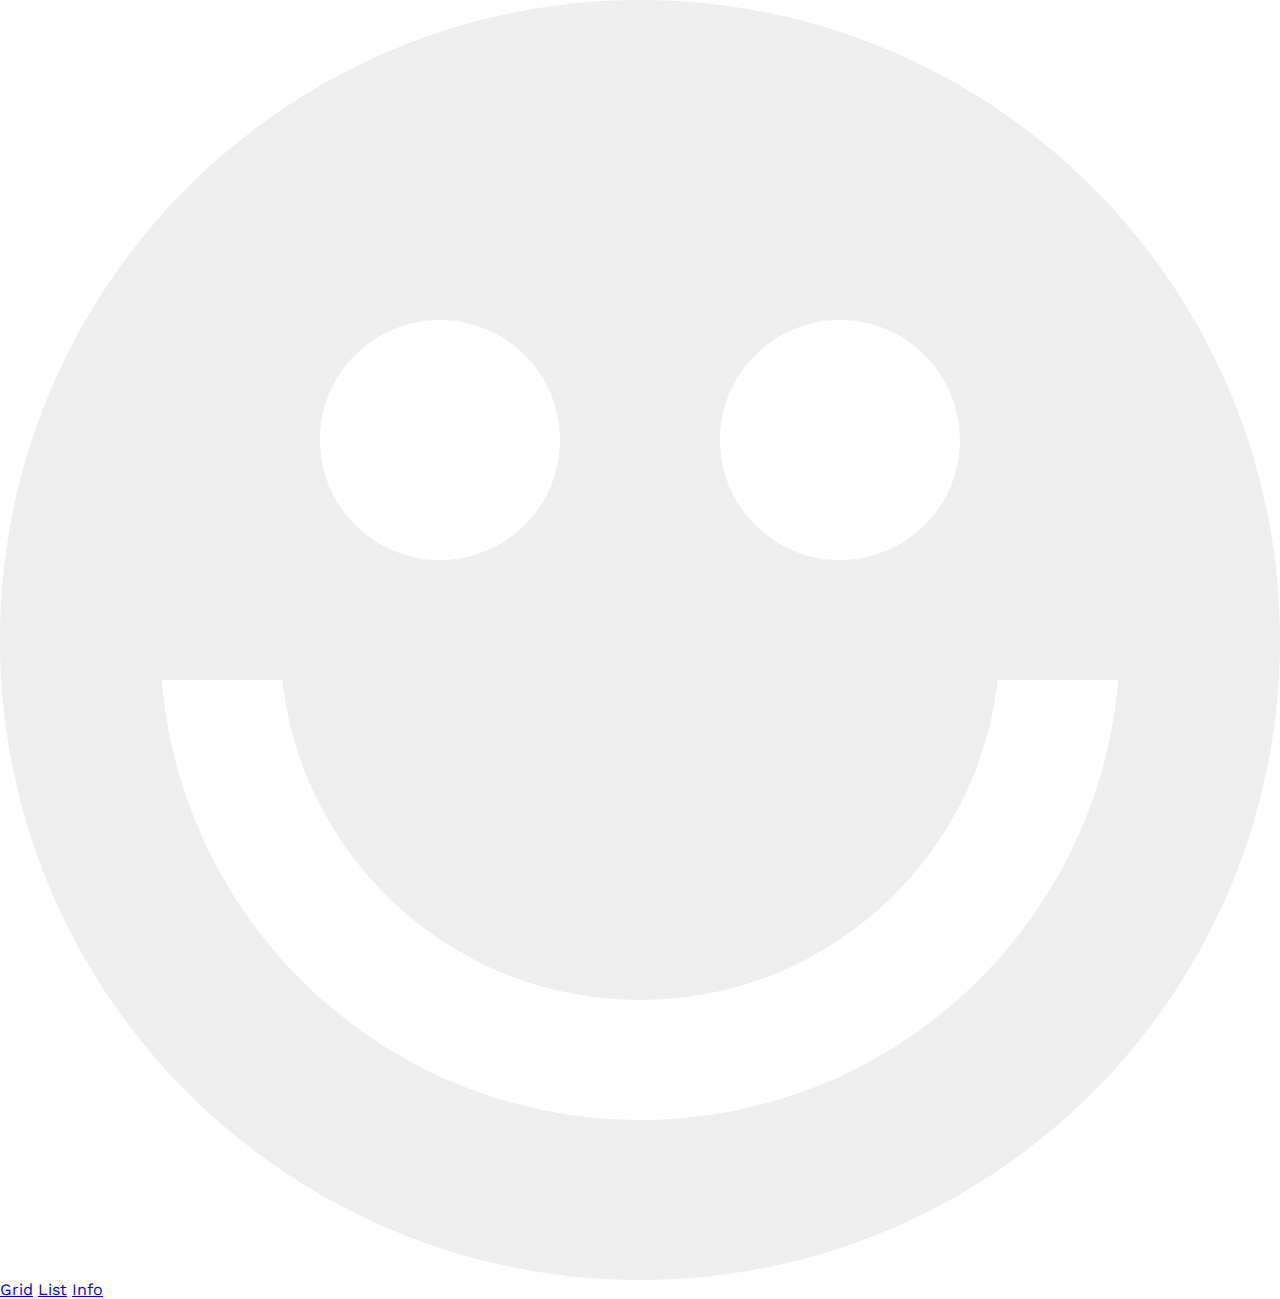
==== index.html @ 4e38fce6 "first commit" ====
<!DOCTYPE html>
<html lang="en">
  <head>
    <meta charset="UTF-8">
    <script src="https://ajax.googleapis.com/ajax/libs/jquery/3.3.1/jquery.min.js"></script>
    <title>Photography</title>
    <!-- This enables use of media queries for cross-device layouts. -->
    <meta name="viewport" content="width=device-width, initial-scale=1.0">
    <!-- makes browsers render all elements more consistently and in line with modern standards.  -->
    <link rel="stylesheet" href="base.css">
    <link rel="stylesheet" href="style.css">
  </head>

  <body>
    <header>
      <h1>
        <img src="assets/logo.svg">
      </h1>

      <nav>
        <a href="#">Grid</a>
        <a href="#">List</a>
        <a href="#">Info</a>
      </nav>

    </header>
  </body>
</html>
---- base.css ----
html, body, div, span, applet, object, iframe,
h1, h2, h3, h4, h5, h6, p, blockquote, pre,
a, abbr, acronym, address, big, cite, code,
del, dfn, em, img, ins, kbd, q, s, samp,
small, strike, strong, sub, sup, tt, var,
b, u, i, center,
dl, dt, dd, ol, ul, li,
fieldset, form, label, legend,
table, caption, tbody, tfoot, thead, tr, th, td,
article, aside, canvas, details, embed,
figure, figcaption, footer, header, hgroup,
menu, nav, output, ruby, section, summary,
time, mark, audio, video {
  margin: 0;
  padding: 0;
  border: 0;
  font-size: 100%;
  font: inherit;
  vertical-align: baseline;
}

article, aside, details, figcaption, figure,
footer, header, hgroup, menu, nav, section {
  display: block;
}
body {
  line-height: 1;
}
ol, ul {
  list-style: none;
}
blockquote, q {
  quotes: none;
}
blockquote:before, blockquote:after,
q:before, q:after {
  content: '';
  content: none;
}
table {
  border-collapse: collapse;
  border-spacing: 0;
}

img, iframe {
  vertical-align: bottom;
  max-width: 100%;
}

input, textarea, select {
  font: inherit;
}

* {
  -webkit-box-sizing: border-box;
  -moz-box-sizing: border-box;
  box-sizing: border-box;
  -webkit-font-smoothing: antialiased;
  text-rendering: optimizeLegibility;
}
---- style.css ----
@import url('https://fonts.googleapis.com/css?family=Biryani');
@import url('https://fonts.googleapis.com/css?family=Work+Sans');

body {
  font-family: 'Work Sans', sans-serif;
  font-size: 16px;
  line-height: 1.2;
}
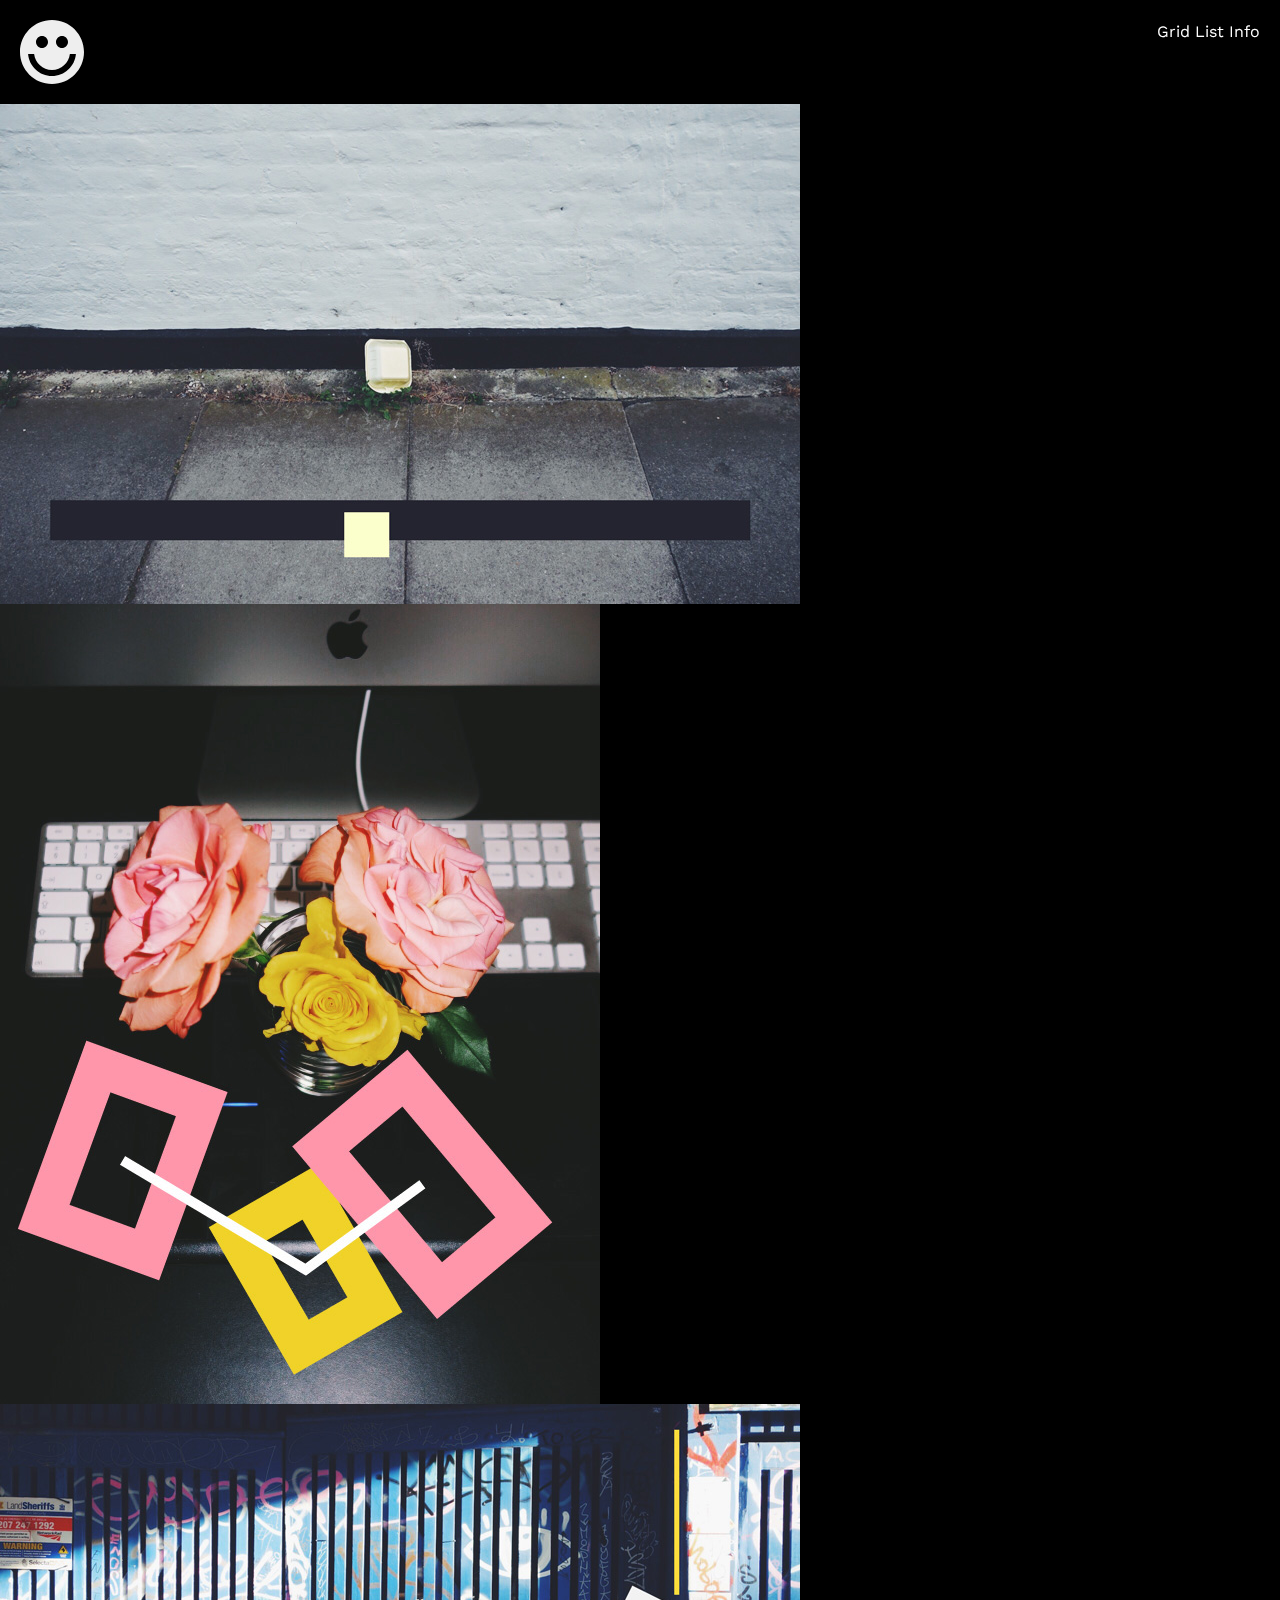
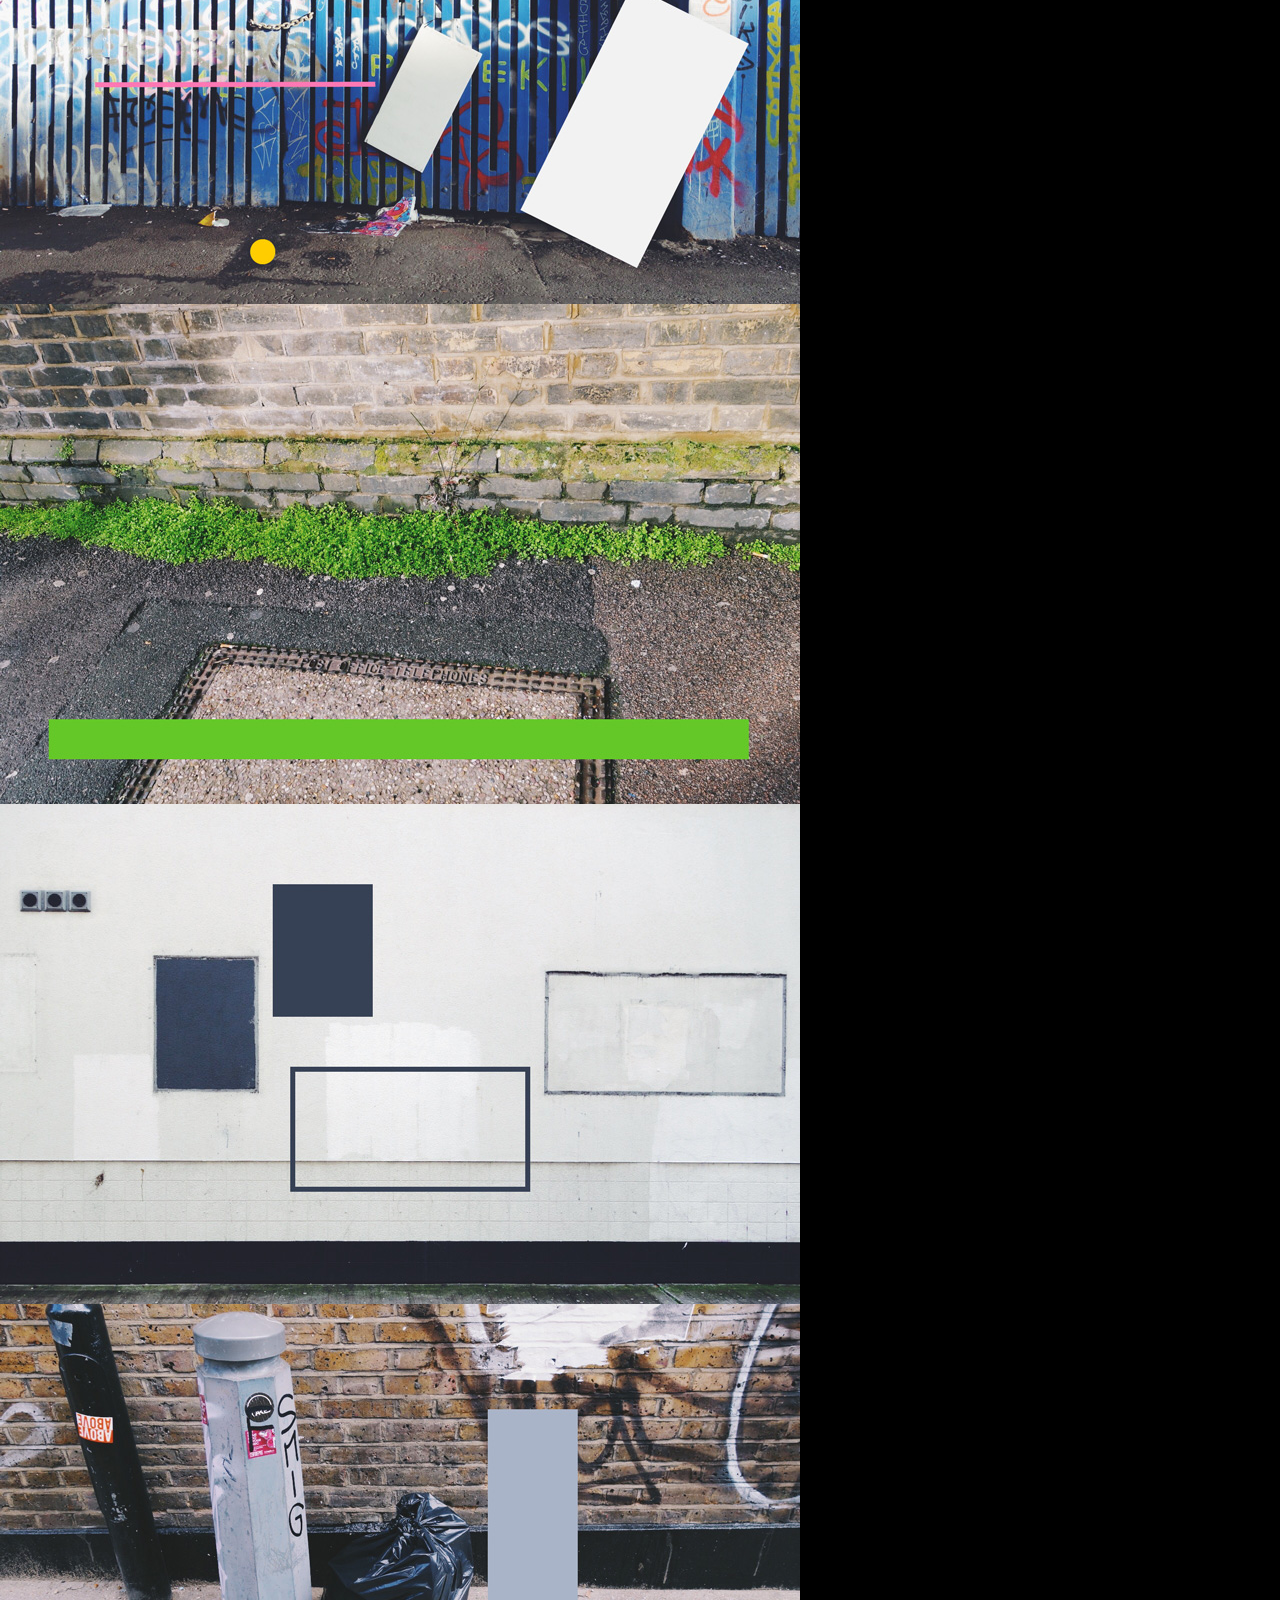
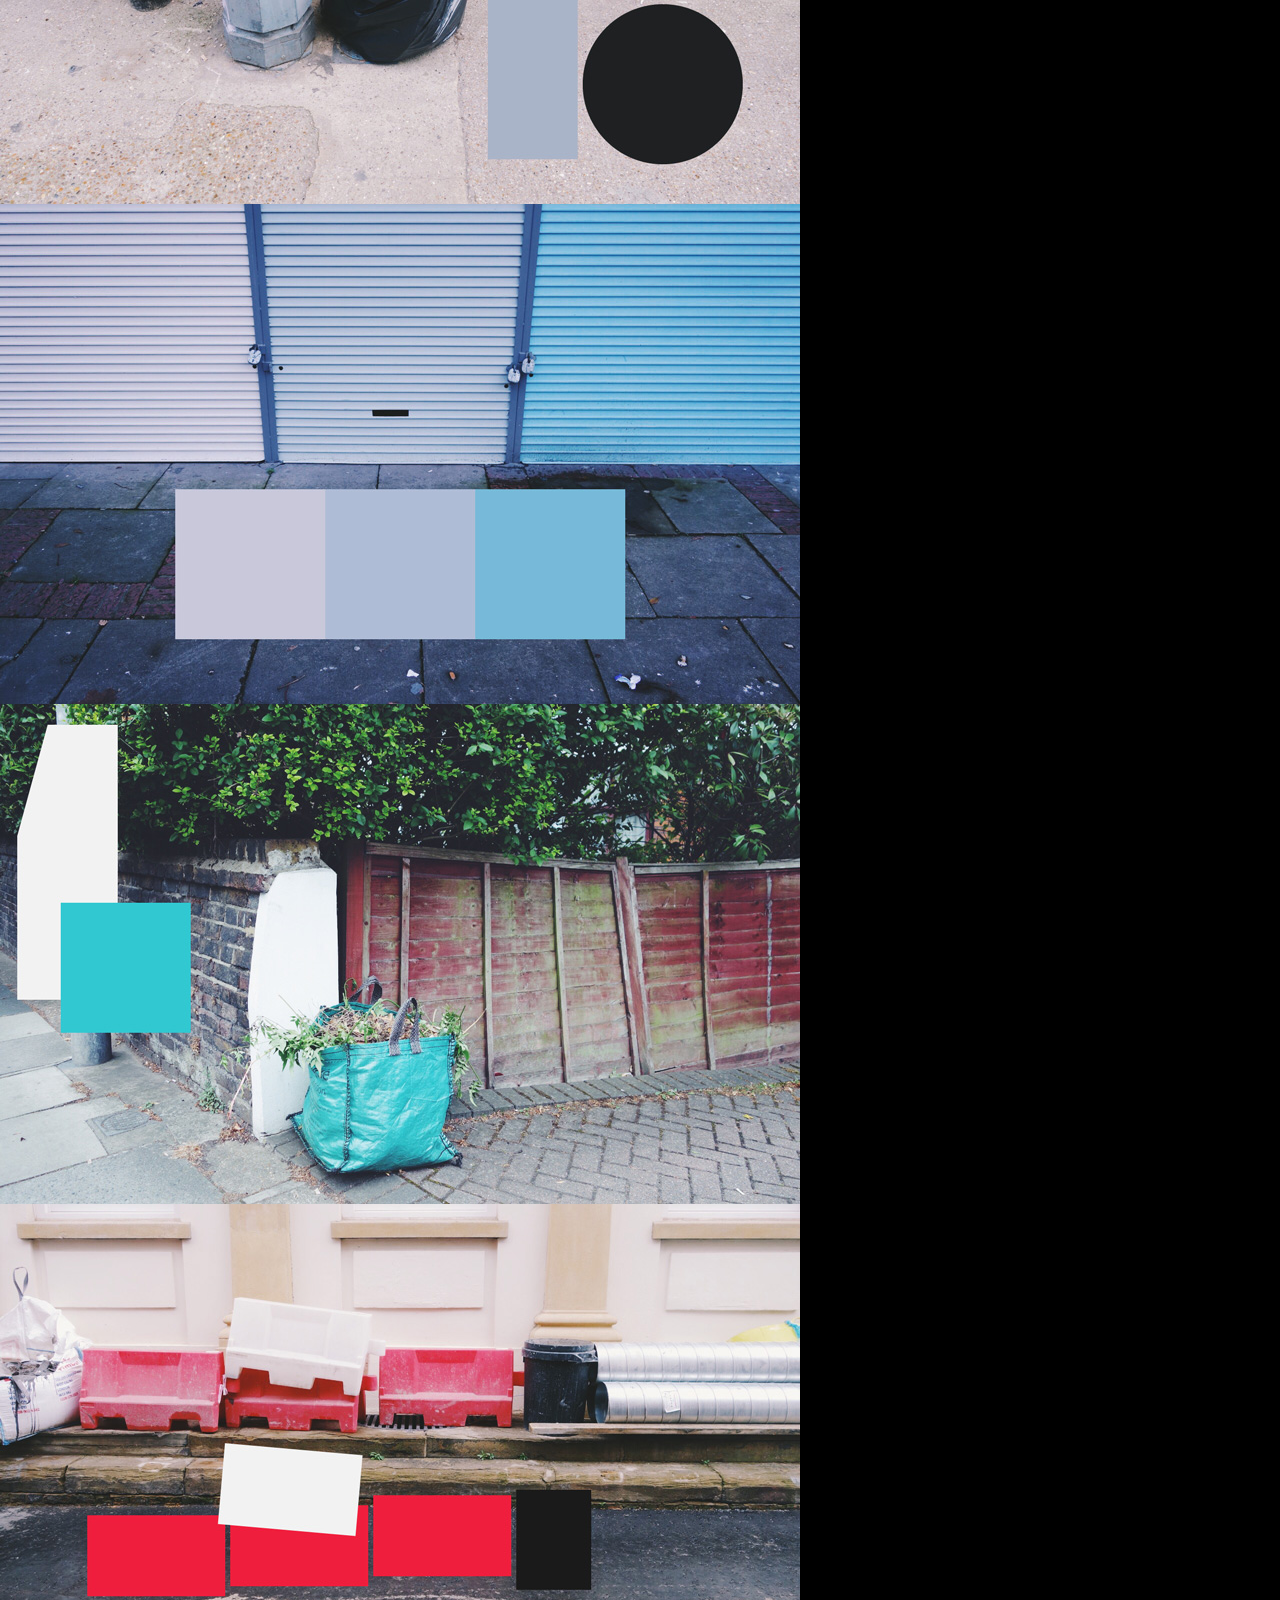
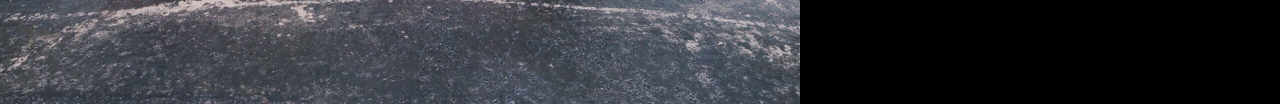
==== commit c918a029: "Added images,fixed header and styled in CSS" ====
--- a/index.html
+++ b/index.html
@@ -24,5 +24,44 @@
       </nav>
 
     </header>
+
+    <section class="photos">
+      <div class="photo">
+        <img src="assets/image_1.jpg">
+      </div>
+
+      <div class="photo">
+        <img src="assets/image_2.jpg">
+      </div>
+
+      <div class="photo">
+        <img src="assets/image_3.jpg">
+      </div>
+
+      <div class="photo">
+        <img src="assets/image_4.jpg">
+      </div>
+
+      <div class="photo">
+        <img src="assets/image_5.jpg">
+      </div>
+
+      <div class="photo">
+        <img src="assets/image_6.jpg">
+      </div>
+
+      <div class="photo">
+        <img src="assets/image_7.jpg">
+      </div>
+                  
+      <div class="photo">
+        <img src="assets/image_8.jpg">
+      </div>
+                    
+      <div class="photo">
+        <img src="assets/image_9.jpg">
+      </div>
+    </section>
+
   </body>
 </html>--- a/style.css
+++ b/style.css
@@ -2,7 +2,34 @@
 @import url('https://fonts.googleapis.com/css?family=Work+Sans');
 
 body {
+  color: #fff;
+  background-color: #000;
   font-family: 'Work Sans', sans-serif;
   font-size: 16px;
-  line-height: 1.2;
+  line-height: 1.5;
+  padding-top: 104px;
+}
+
+a {
+  color: #fff;
+  text-decoration: none;
+}
+
+header {
+  overflow: hidden;
+  position: fixed;
+  top: 0;
+  left: 0;
+  width: 100%;
+  padding: 20px;
+}
+
+header h1 {
+  float: left;
+  width: 64px;
+
+}
+
+header nav {
+  float: right;
 }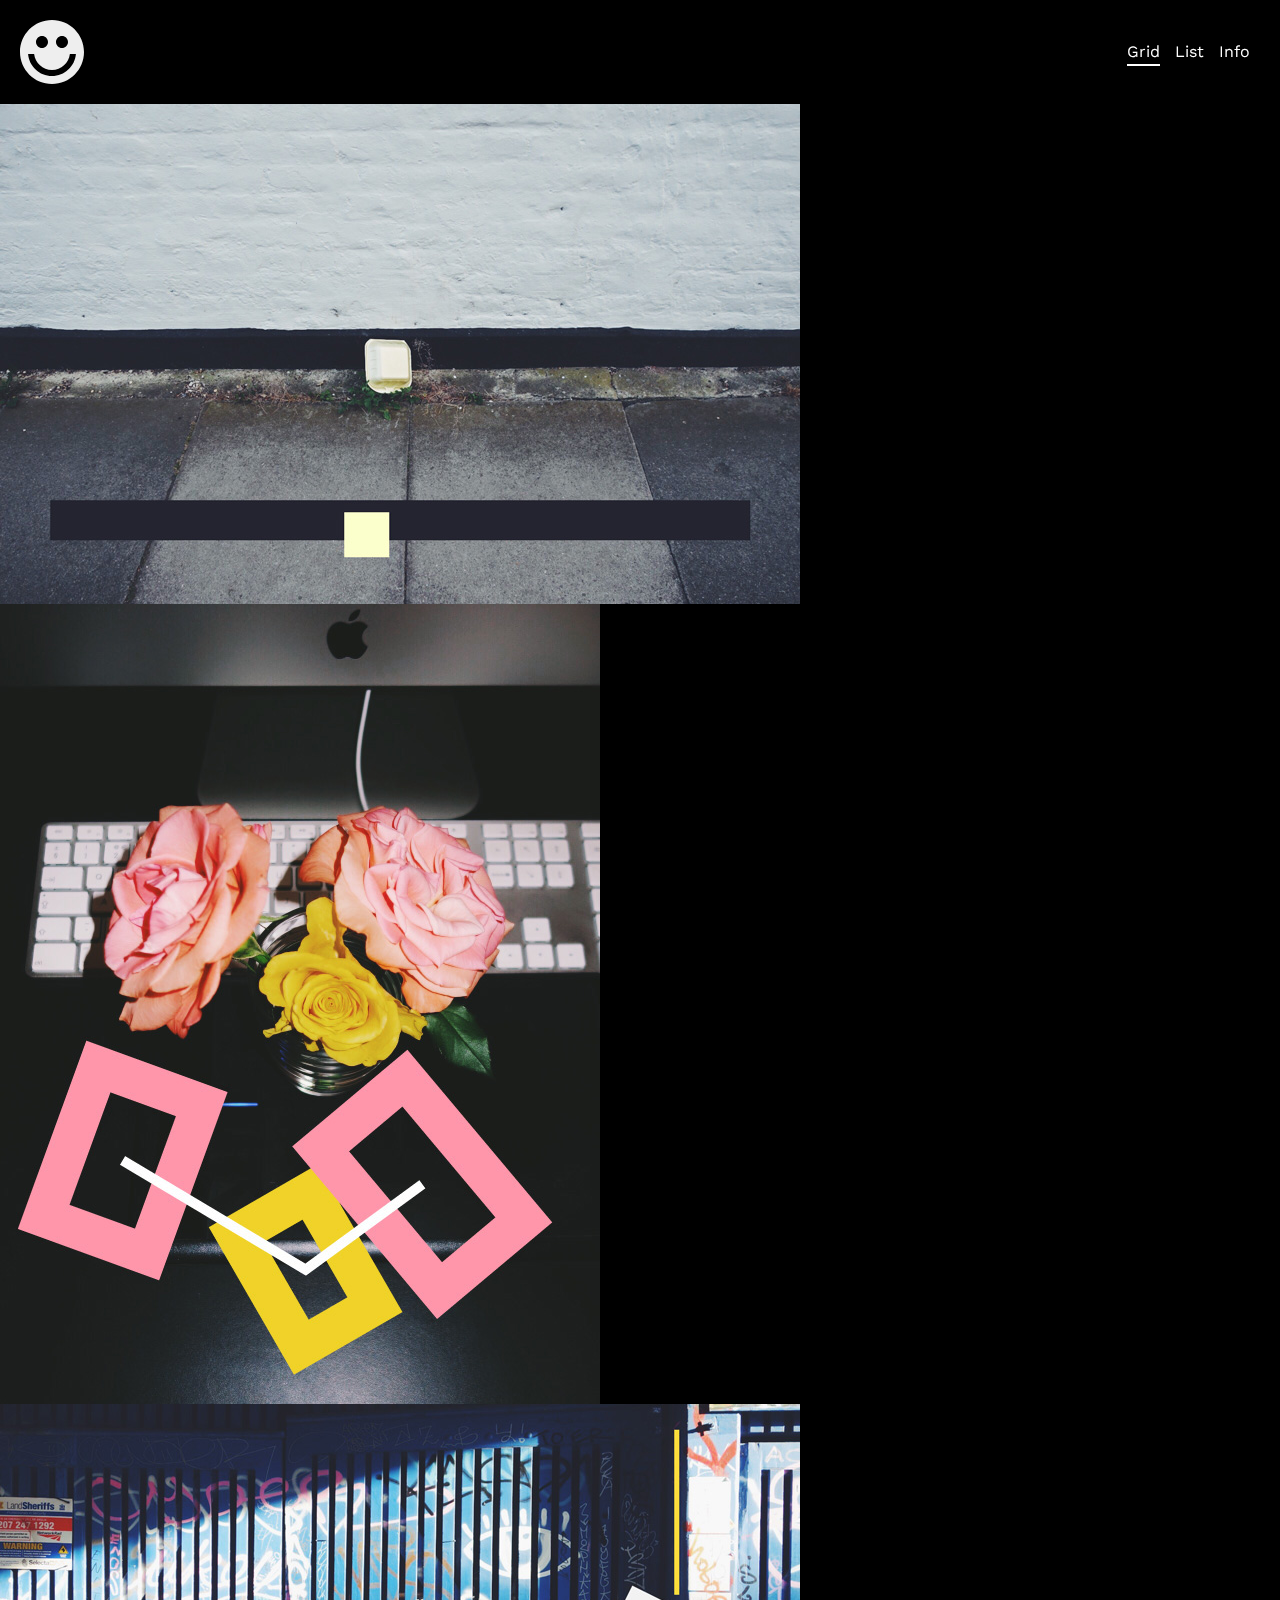
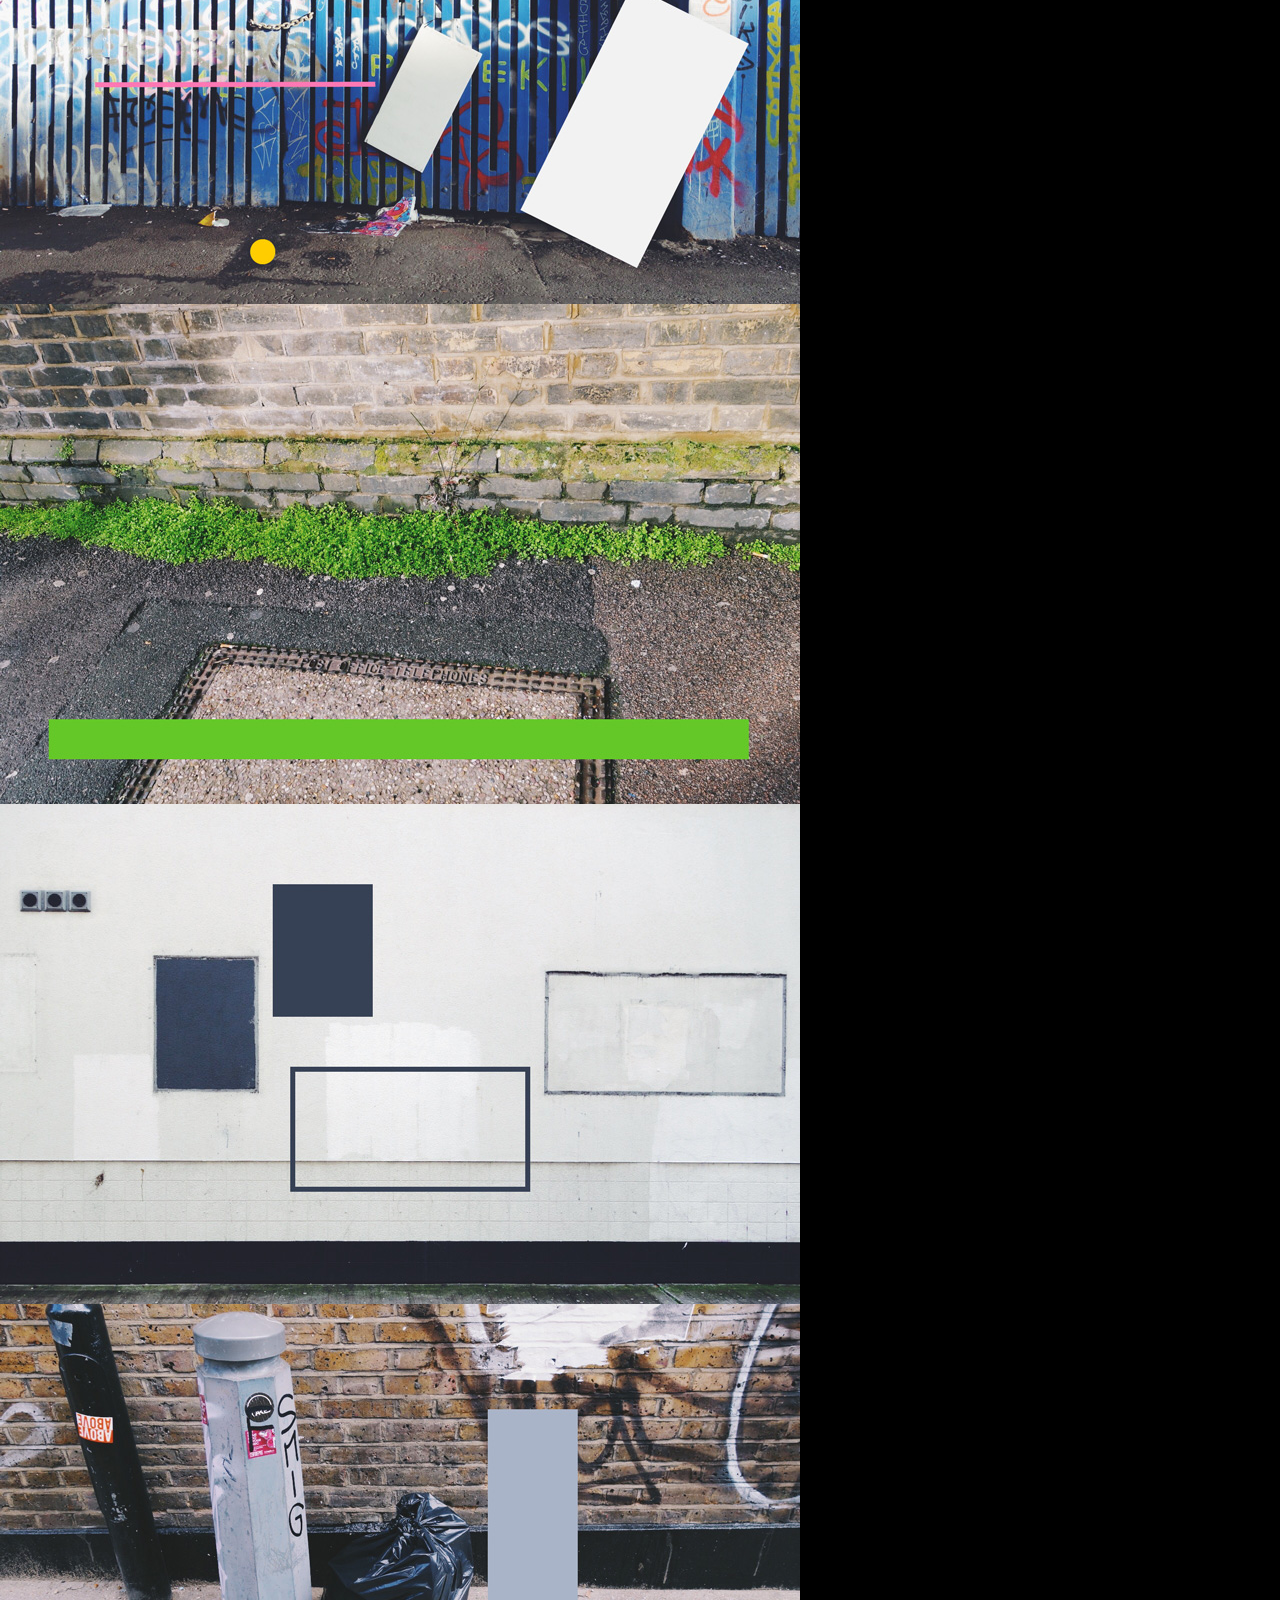
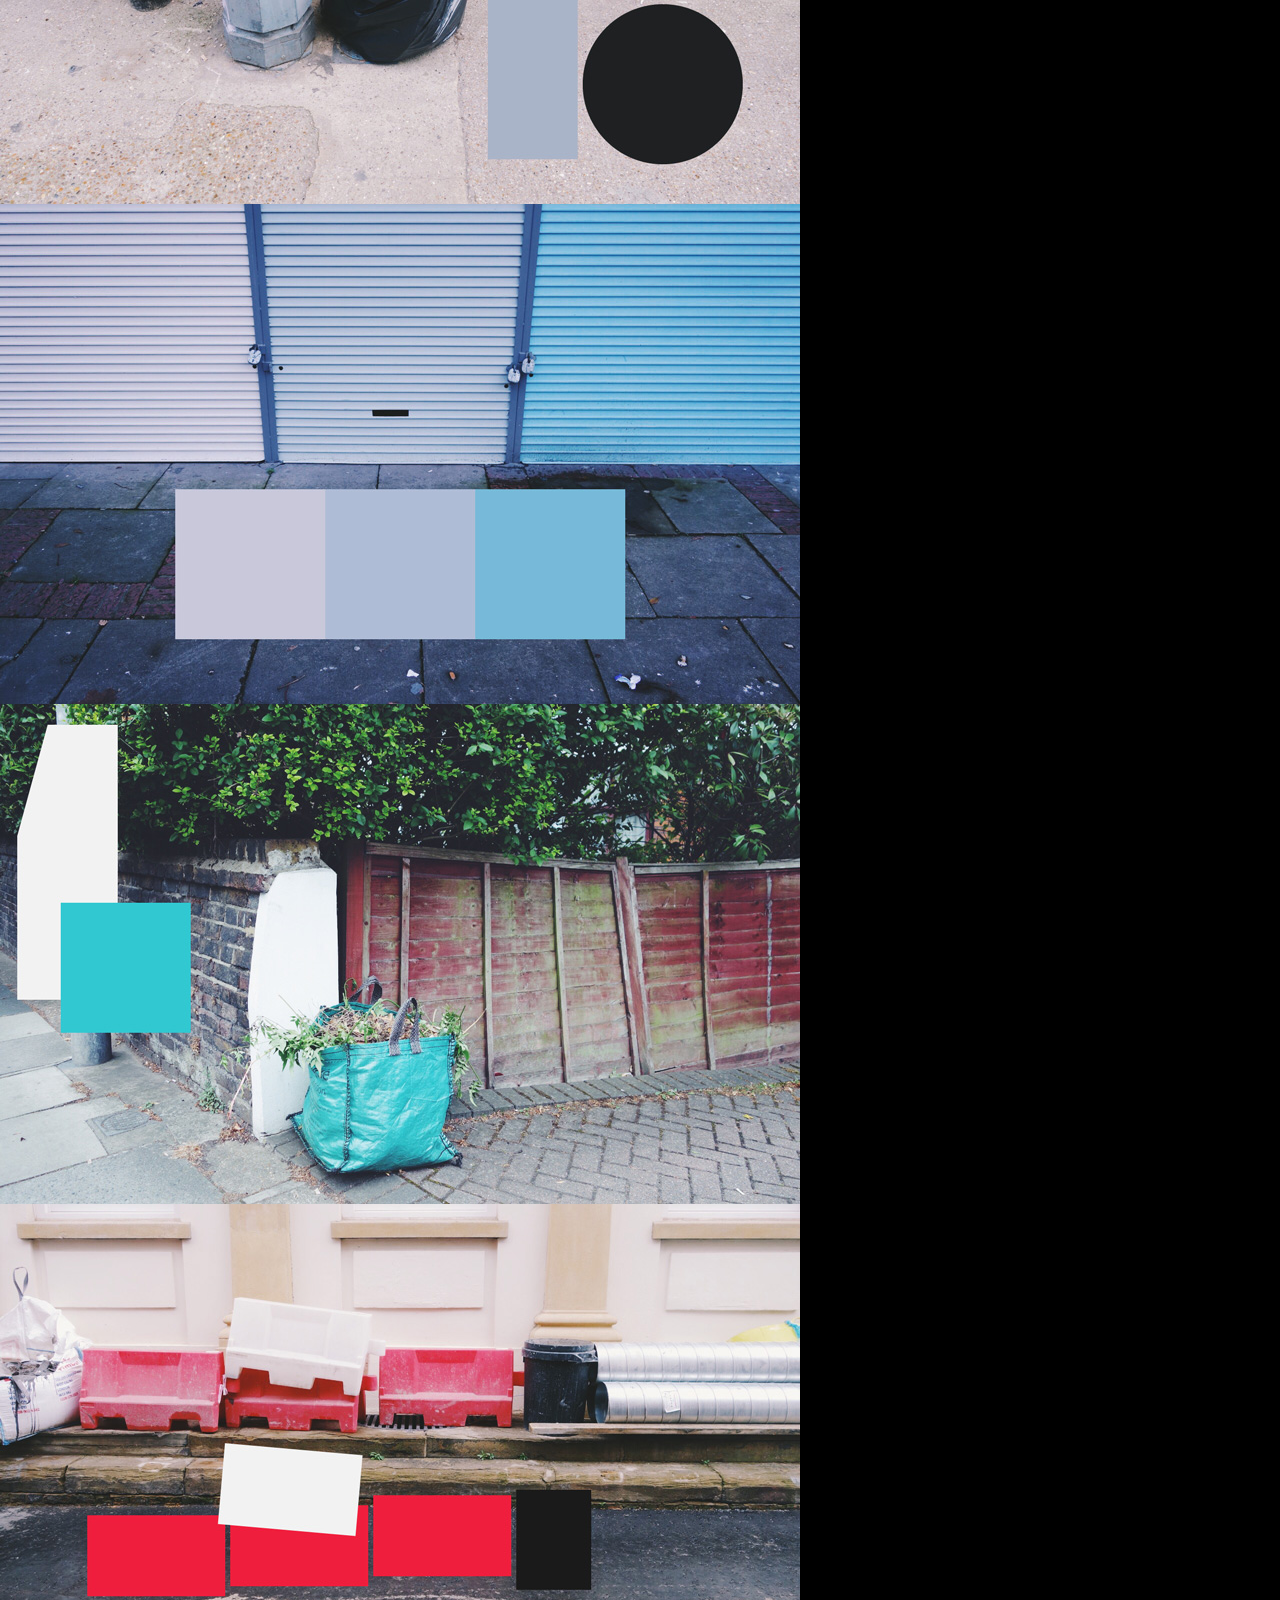
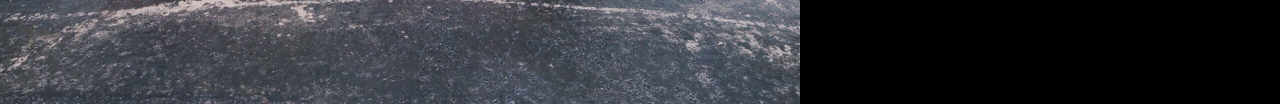
==== commit a926835c: "Added active link" ====
--- a/index.html
+++ b/index.html
@@ -18,7 +18,7 @@
       </h1>
 
       <nav>
-        <a href="#">Grid</a>
+        <a href="#" class="selected">Grid</a>
         <a href="#">List</a>
         <a href="#">Info</a>
       </nav>
--- a/style.css
+++ b/style.css
@@ -32,4 +32,15 @@
 
 header nav {
   float: right;
+  margin-top: 20px;
+}
+
+header nav a {
+  margin-right: 10px;
+  border-top: 10px;
+}
+
+.selected {
+  border-bottom: solid 2px #fff;
+  padding-bottom: 3px;
 }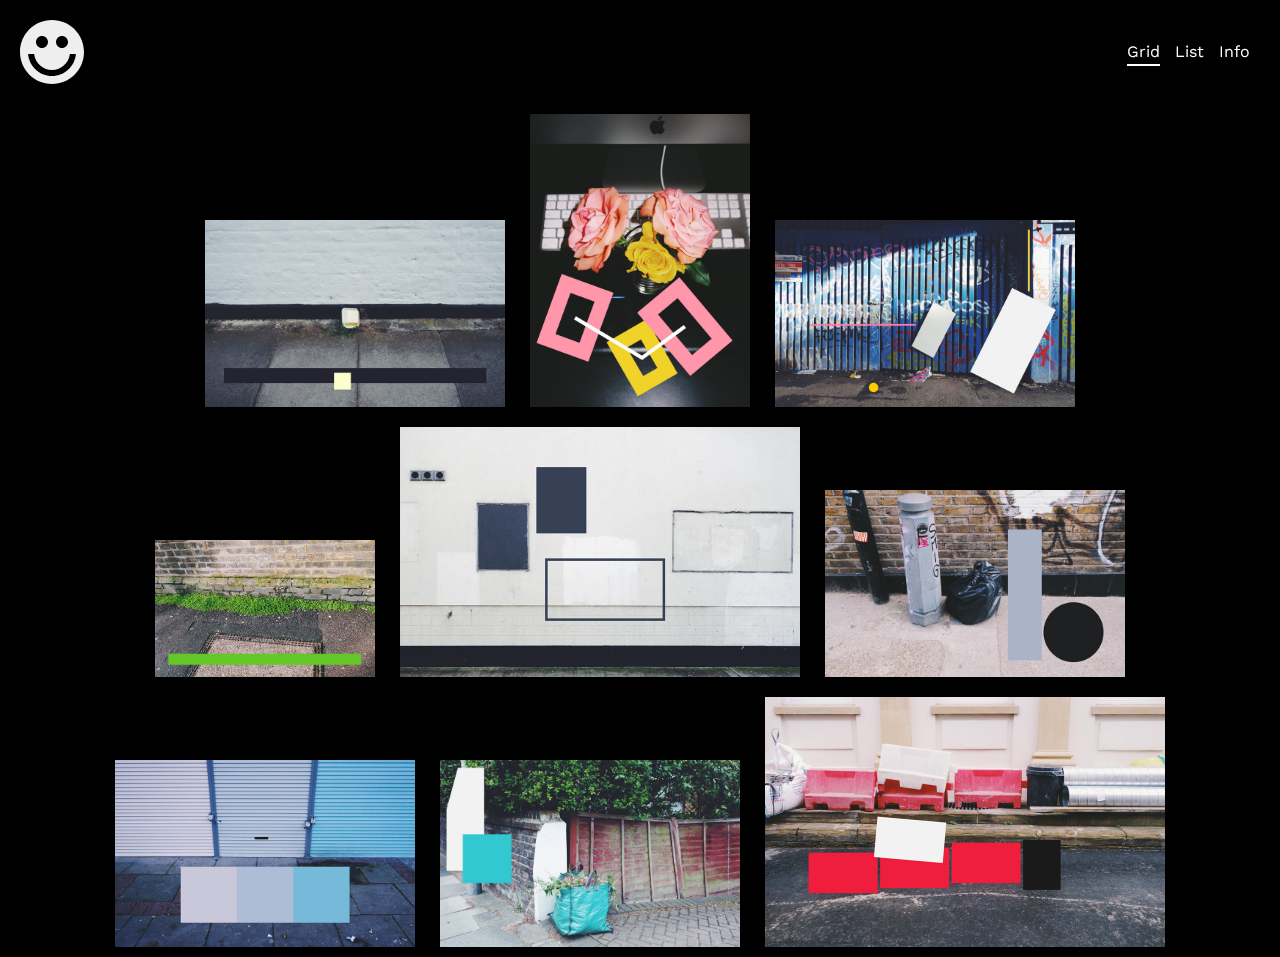
==== commit 66740284: "Centered images" ====
--- a/index.html
+++ b/index.html
@@ -30,7 +30,7 @@
         <img src="assets/image_1.jpg">
       </div>
 
-      <div class="photo">
+      <div class="photo small">
         <img src="assets/image_2.jpg">
       </div>
 
@@ -38,11 +38,11 @@
         <img src="assets/image_3.jpg">
       </div>
 
-      <div class="photo">
+      <div class="photo small">
         <img src="assets/image_4.jpg">
       </div>
 
-      <div class="photo">
+      <div class="photo large">
         <img src="assets/image_5.jpg">
       </div>
 
@@ -58,7 +58,7 @@
         <img src="assets/image_8.jpg">
       </div>
                     
-      <div class="photo">
+      <div class="photo large">
         <img src="assets/image_9.jpg">
       </div>
     </section>
--- a/style.css
+++ b/style.css
@@ -43,4 +43,25 @@
 .selected {
   border-bottom: solid 2px #fff;
   padding-bottom: 3px;
+}
+
+.photos {
+  text-align: center;
+  max-width: 1080px;
+  margin-left: auto;
+  margin-right: auto;
+}
+
+.photo {
+  display: inline-block;
+  width: 300px;
+  margin: 10px;
+}
+
+.small {
+  width: 220px;
+}
+
+.large {
+  width: 400px;
 }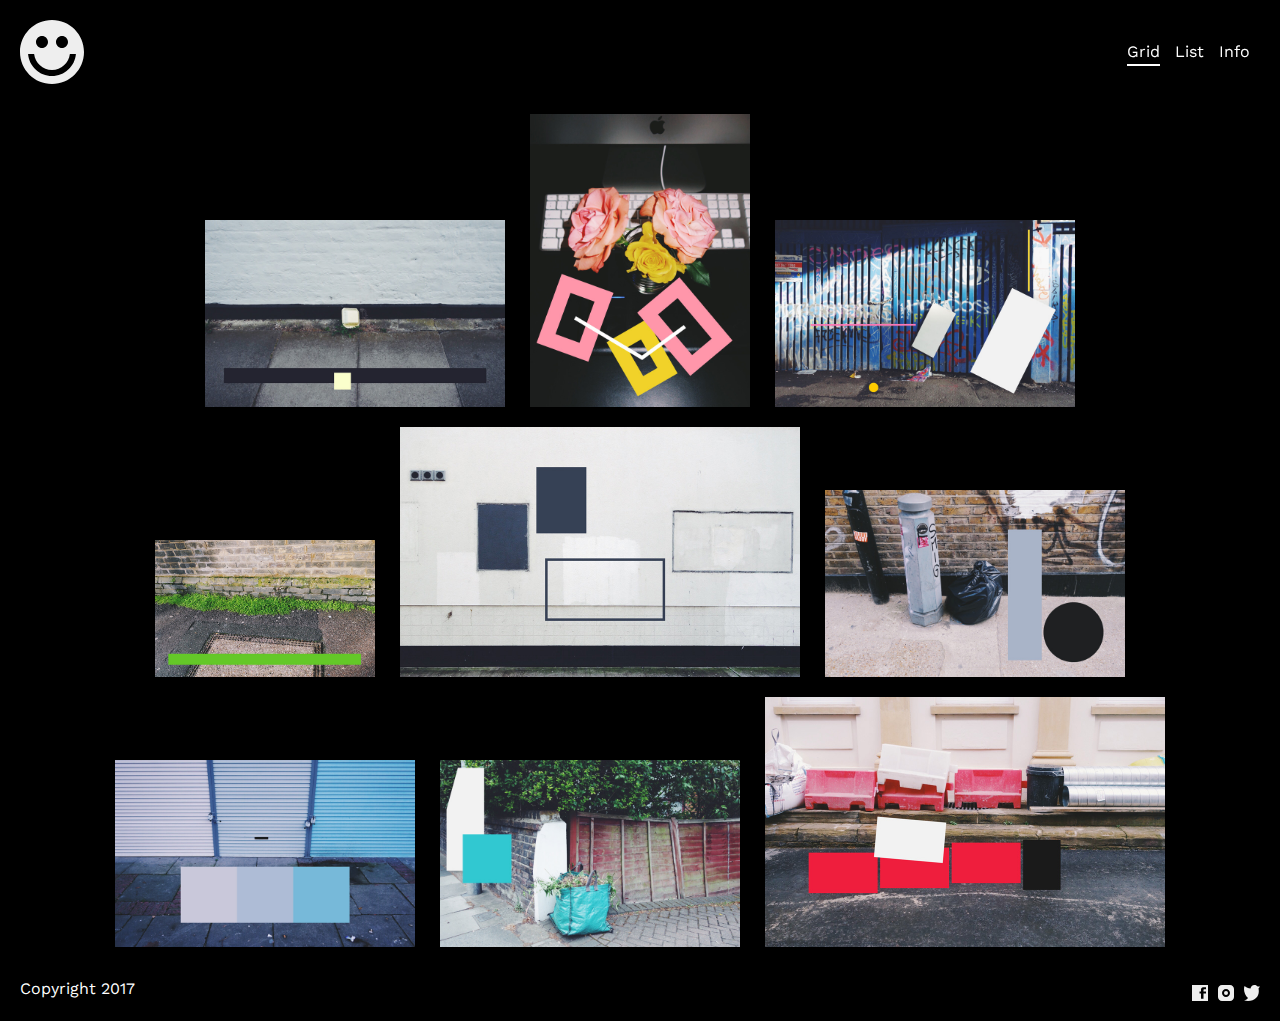
==== commit ad84c5ce: "Added Footer" ====
--- a/index.html
+++ b/index.html
@@ -63,5 +63,20 @@
       </div>
     </section>
 
+    <footer>
+      <p>Copyright 2017</p>
+      <nav>
+        <a href="#">
+          <img src="assets/icon-facebook.svg">
+        </a>
+        <a href="#">
+          <img src="assets/icon-instagram.svg">
+        </a>
+        <a href="#">
+          <img src="assets/icon-twitter.svg">
+        </a>
+      </nav>
+    </footer>
+
   </body>
 </html>--- a/style.css
+++ b/style.css
@@ -64,4 +64,23 @@
 
 .large {
   width: 400px;
+}
+
+footer {
+  overflow: hidden;
+  padding: 20px;
+}
+
+footer p {
+  float: left;
+}
+
+footer nav {
+  float: right;
+}
+
+footer a {
+  width: 16px;
+  margin-left: 5px;
+  display: inline-block;
 }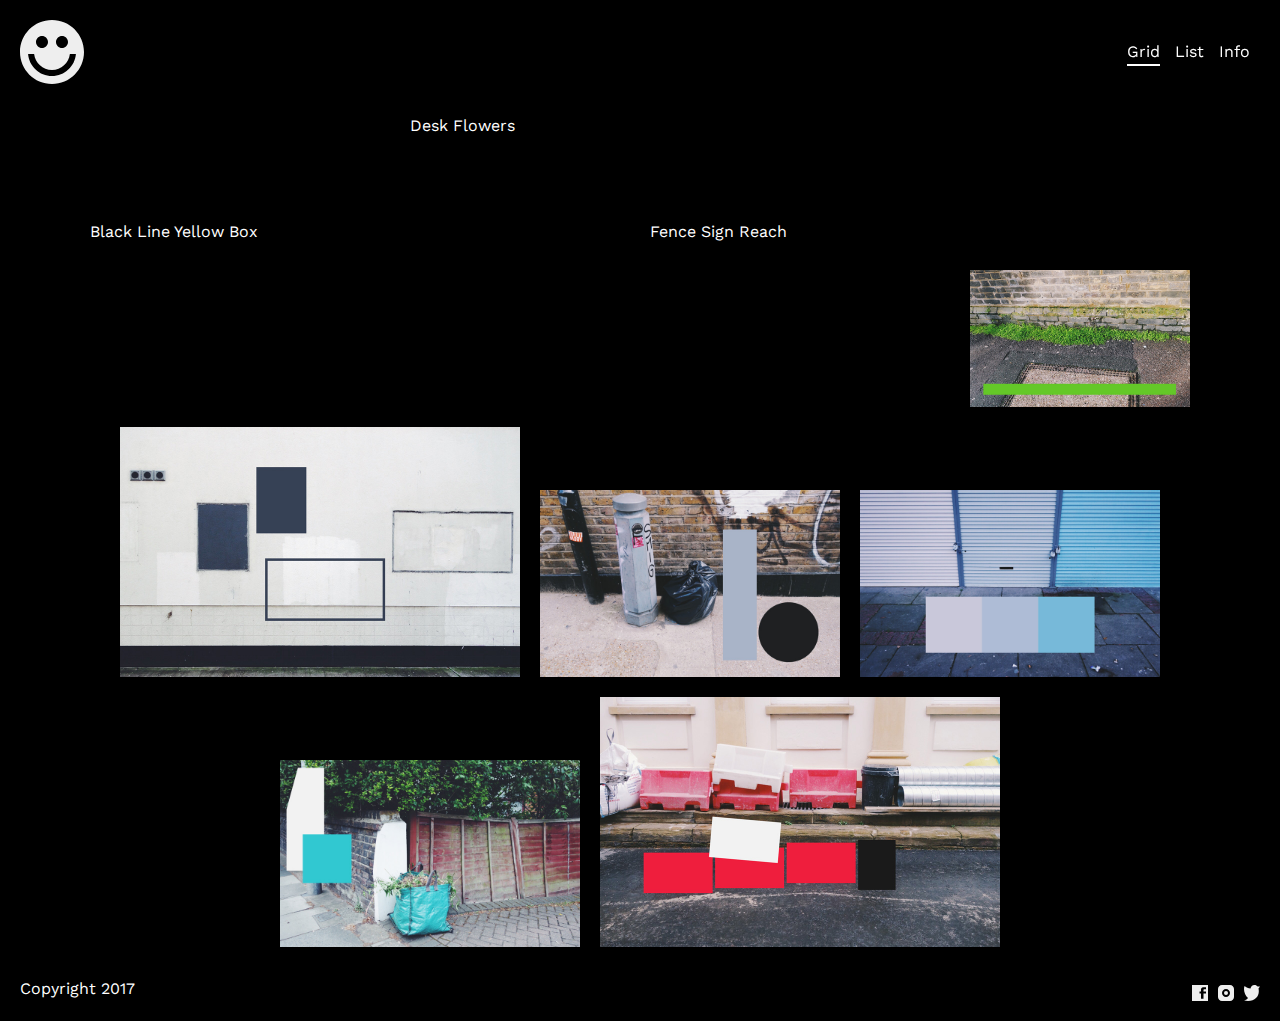
==== commit 8e2b69dc: "Absolute positioning of the title of the photos" ====
--- a/index.html
+++ b/index.html
@@ -26,15 +26,25 @@
     </header>
 
     <section class="photos">
+
       <div class="photo">
+        <div class="overlay">
+          <h2>Black Line Yellow Box</h2>
+        </div>
         <img src="assets/image_1.jpg">
       </div>
 
       <div class="photo small">
+        <div class="overlay">
+          <h2>Desk Flowers</h2>
+        </div>
         <img src="assets/image_2.jpg">
       </div>
 
       <div class="photo">
+        <div class="overlay">
+          <h2>Fence Sign Reach</h2>
+        </div>
         <img src="assets/image_3.jpg">
       </div>
 
--- a/style.css
+++ b/style.css
@@ -16,24 +16,27 @@
 }
 
 header {
-  overflow: hidden;
+  /* overflow: hidden; */
   position: fixed;
   top: 0;
   left: 0;
   width: 100%;
   padding: 20px;
+  display: flex;
+  justify-content: space-between;
+  align-items: center;
 }
 
 header h1 {
-  float: left;
+  /* float: left; */
   width: 64px;
 
 }
-
+/* 
 header nav {
-  float: right;
-  margin-top: 20px;
-}
+  /* float: right; */
+  /* margin-top: 20px; */
+/* } */ 
 
 header nav a {
   margin-right: 10px;
@@ -46,16 +49,31 @@
 }
 
 .photos {
-  text-align: center;
-  max-width: 1080px;
+  /* text-align: center; */
+  max-width: 960x;
   margin-left: auto;
   margin-right: auto;
+  display: flex;
+  justify-content: center;
+  flex-wrap: wrap;
+  align-items: flex-end;
 }
 
 .photo {
-  display: inline-block;
+  /* display: inline-block; */
   width: 300px;
   margin: 10px;
+  /* position relative on the parent photo element. Overlay will be positioned in relation */
+  position: relative;
+}
+
+.overlay {
+  position: absolute;
+  top: 0;
+  left: 0;
+  width: 100%;
+  height: 100%;
+  background-color: #000
 }
 
 .small {
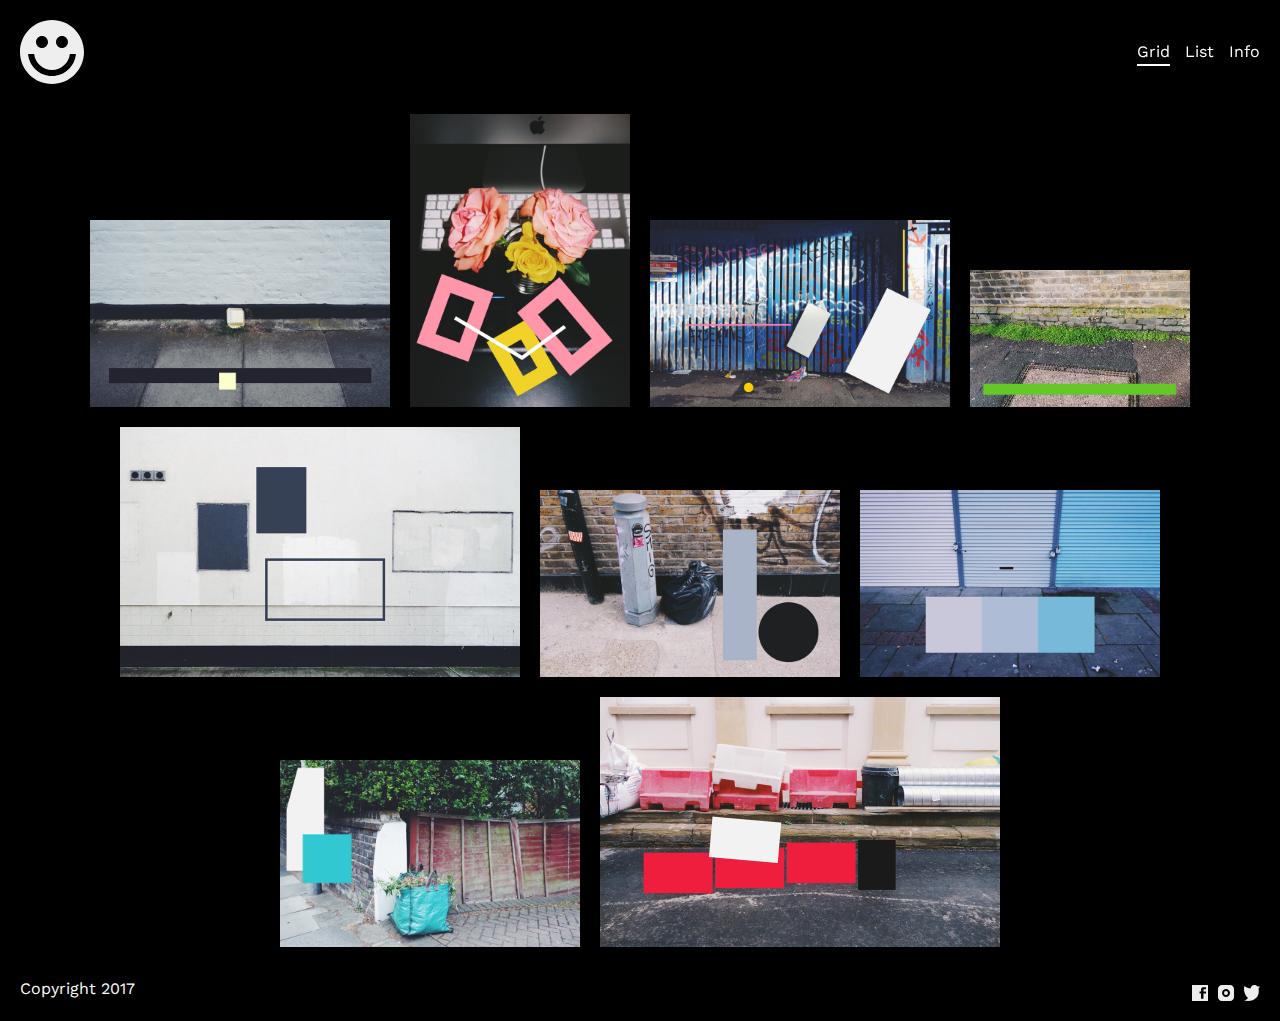
==== commit 9201d4fe: "Added list view page" ====
--- a/index.html
+++ b/index.html
@@ -49,26 +49,44 @@
       </div>
 
       <div class="photo small">
+        <div class="overlay">
+           <h2>Green Grass Line</h2>
+        </div>
         <img src="assets/image_4.jpg">
       </div>
 
       <div class="photo large">
+          <div class="overlay">
+              <h2>Fill Outline</h2>
+           </div>
         <img src="assets/image_5.jpg">
       </div>
 
       <div class="photo">
+          <div class="overlay">
+              <h2>Bollard Bag black grey</h2>
+           </div>
         <img src="assets/image_6.jpg">
       </div>
 
       <div class="photo">
+          <div class="overlay">
+              <h2>Green Bag White Wall</h2>
+           </div>
         <img src="assets/image_7.jpg">
       </div>
                   
       <div class="photo">
+          <div class="overlay">
+              <h2>Temporary Barrier Bin</h2>
+           </div>
         <img src="assets/image_8.jpg">
       </div>
                     
       <div class="photo large">
+          <div class="overlay">
+              <h2>Post Panel Frame</h2>
+           </div>
         <img src="assets/image_9.jpg">
       </div>
     </section>
--- a/style.css
+++ b/style.css
@@ -25,6 +25,9 @@
   display: flex;
   justify-content: space-between;
   align-items: center;
+
+  /* control order of elements */
+  z-index: 2;
 }
 
 header h1 {
@@ -32,20 +35,20 @@
   width: 64px;
 
 }
-/* 
-header nav {
-  /* float: right; */
-  /* margin-top: 20px; */
-/* } */ 
 
 header nav a {
-  margin-right: 10px;
-  border-top: 10px;
+  margin-left: 10px;
+  transition: border 0.3s 1s ease-in;
+  border-bottom: solid 2px rgba(0, 0, 0, 0);
+  padding-bottom: 3px;
 }
 
-.selected {
-  border-bottom: solid 2px #fff;
-  padding-bottom: 3px;
+header nav a:hover {
+ border-color: #555;
+}
+
+header nav a.selected {
+  border-color: #fff;
 }
 
 .photos {
@@ -53,10 +56,13 @@
   max-width: 960x;
   margin-left: auto;
   margin-right: auto;
+  padding-left: 10px;
+  padding-right: 10px;
   display: flex;
   justify-content: center;
   flex-wrap: wrap;
   align-items: flex-end;
+ 
 }
 
 .photo {
@@ -73,7 +79,30 @@
   left: 0;
   width: 100%;
   height: 100%;
-  background-color: #000
+  background-color: rgba(0, 0, 0, 0.7);
+  opacity: 0;
+  transition: opacity 0.3s;
+  z-index: 2;
+}
+
+.photo img {
+  transition: filter 0.3s;
+}
+
+.photo:hover img {
+  filter: grayscale(100%);
+}
+
+.photo:hover .overlay {
+  opacity: 1;
+}
+
+.photo h2 {
+  position: absolute;
+  left: -15px;
+  top: -15px;
+  font-size: 32px;
+  line-height: 1.2;
 }
 
 .small {
@@ -85,20 +114,15 @@
 }
 
 footer {
-  overflow: hidden;
   padding: 20px;
+  display: flex;
+  justify-content: space-between;
 }
 
-footer p {
-  float: left;
-}
-
-footer nav {
-  float: right;
-}
 
 footer a {
   width: 16px;
   margin-left: 5px;
   display: inline-block;
+  align-items: center;
 }